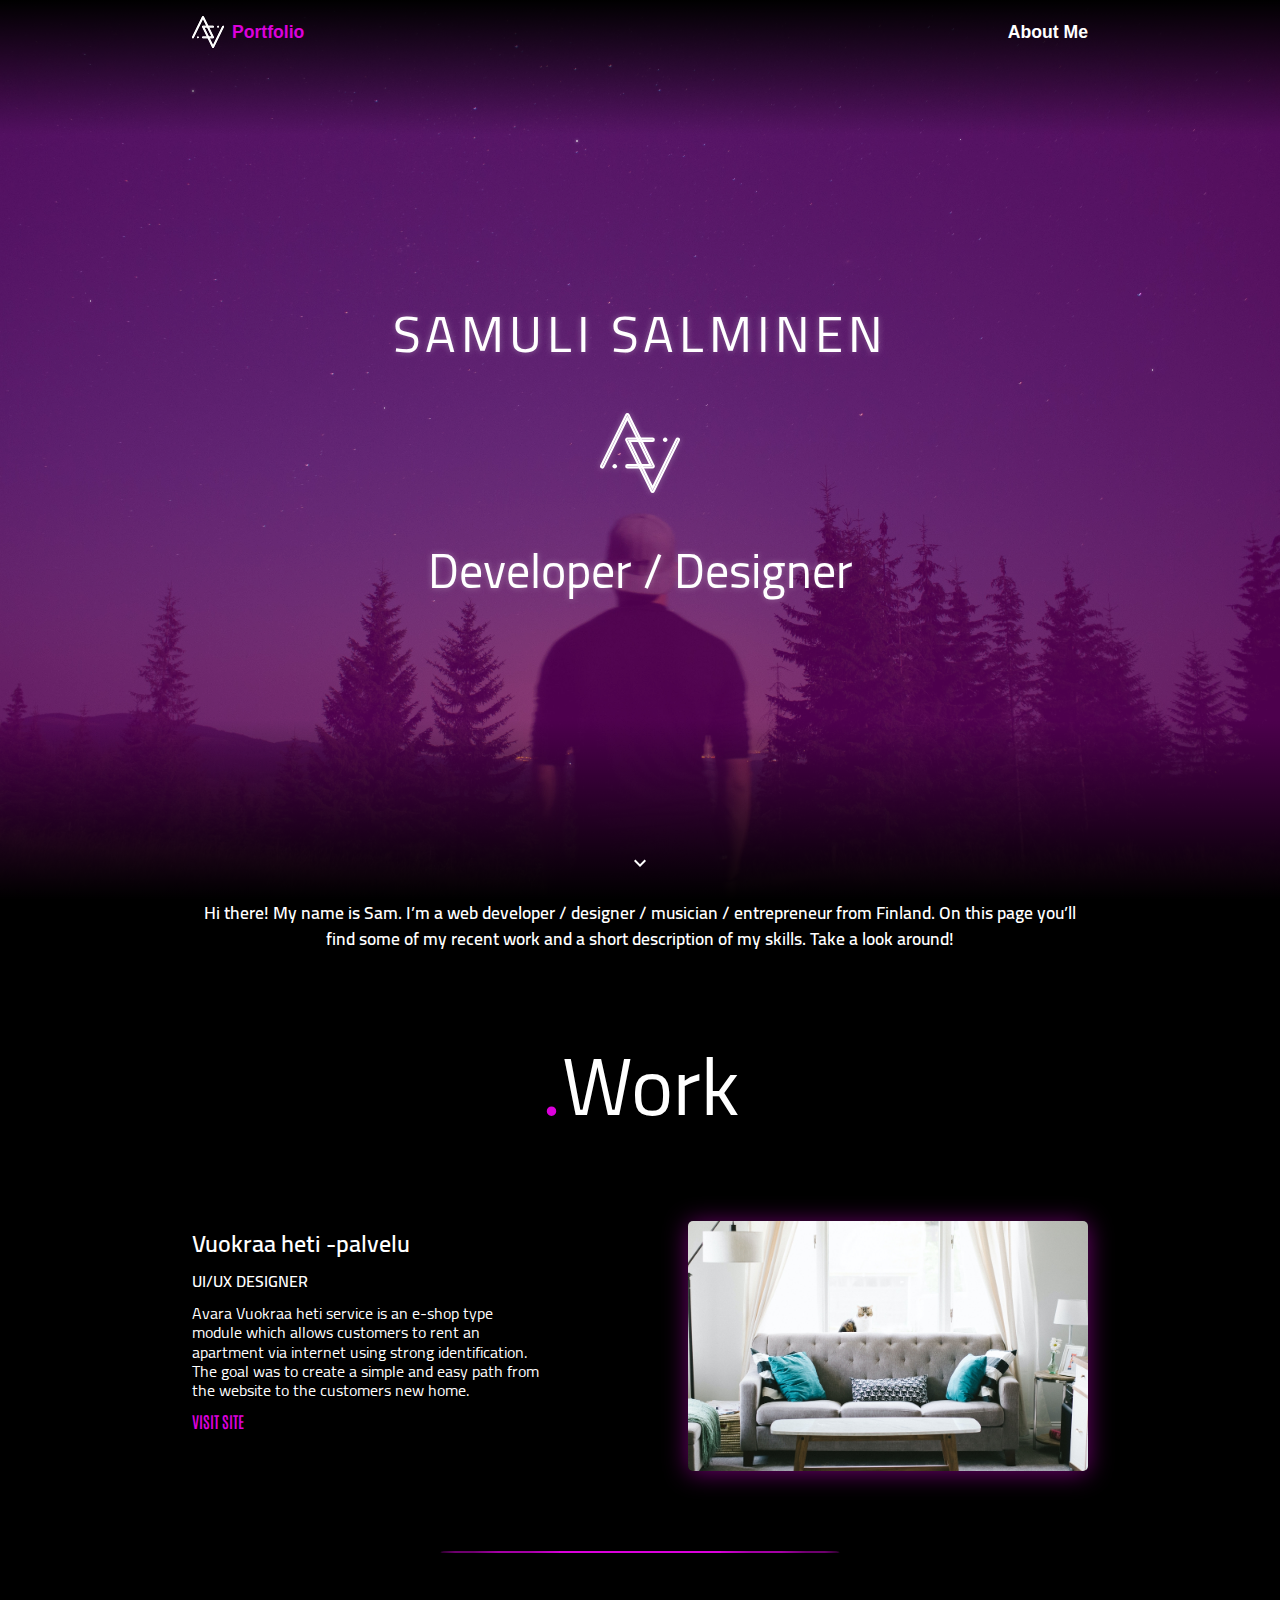
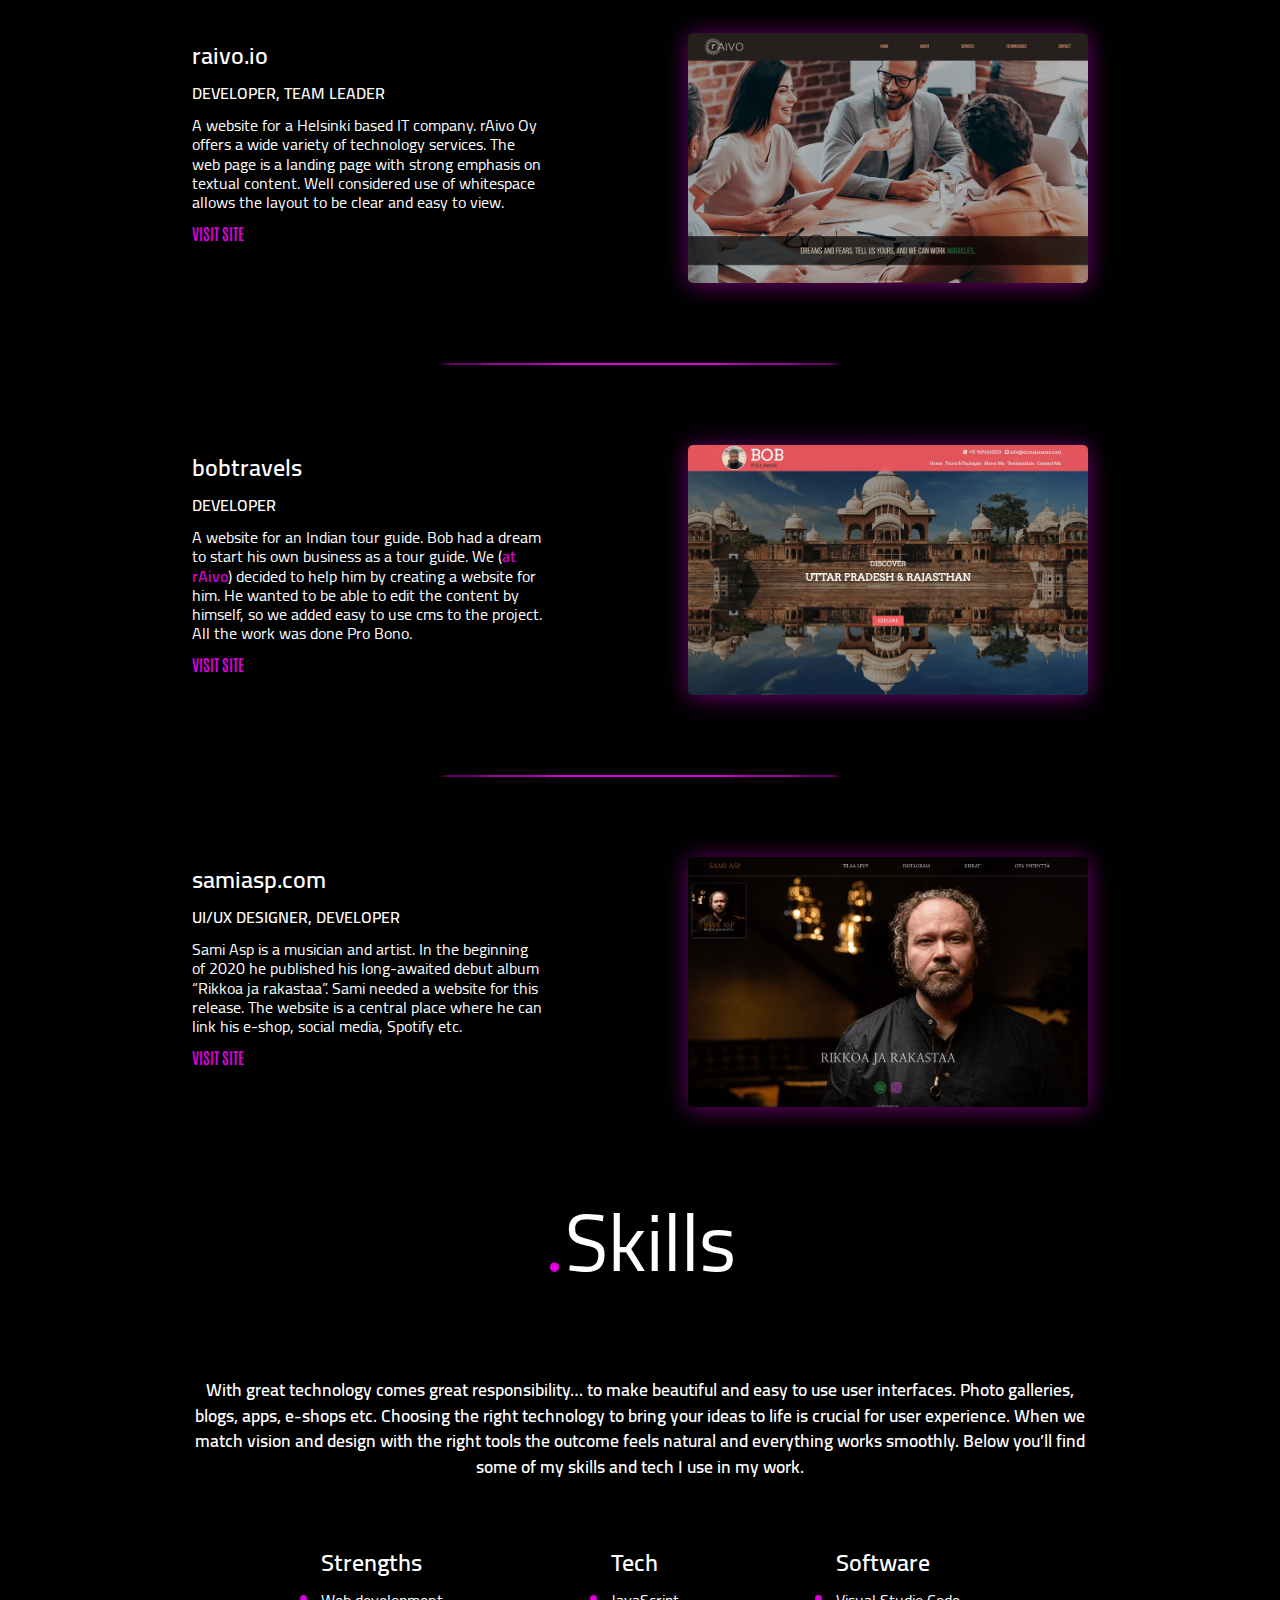
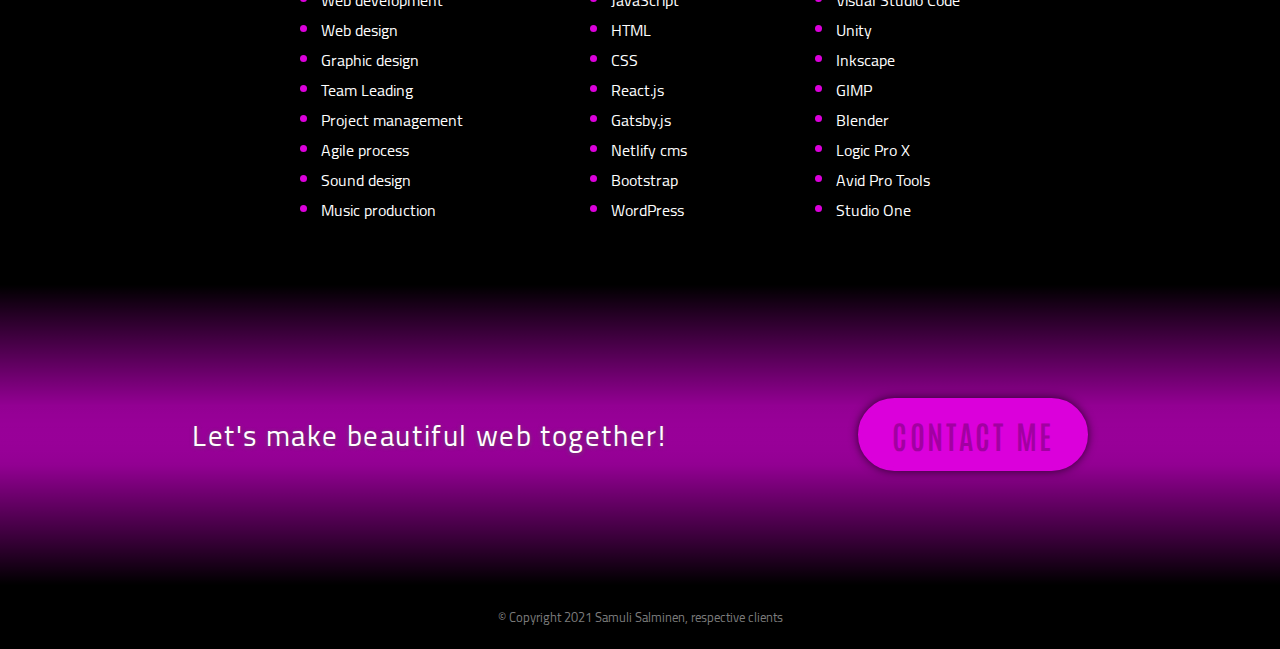
==== index.html @ 1f94ea83 "removed all www redirects" ====
<!DOCTYPE html>
<html lang="en">
  <head>
    <meta charset="UTF-8" />
    <meta http-equiv="X-UA-Compatible" content="IE=edge" />
    <meta name="viewport" content="width=device-width, initial-scale=1.0" />

    <meta
      name="keywords"
      content="developer, designer, web developer, web designer, portfolio, samuli salminen, samuli"
    />
    <meta
      name="description"
      content="Hi I'm Sam, a web developer and designer based in Tampere Finland. I love beautiful designs and easy to use UI's backed with solid and clear codebase."
    />

    <link rel="apple-touch-icon" sizes="180x180" href="favicons/apple-touch-icon.png" />
    <link rel="icon" type="image/png" sizes="32x32" href="favicons/favicon-32x32.png" />
    <link rel="icon" type="image/png" sizes="16x16" href="favicons/favicon-16x16.png" />
    <link rel="manifest" href="site.webmanifest" />
    <link rel="mask-icon" href="favicons/safari-pinned-tab.svg" color="#5bbad5" />
    <meta name="msapplication-TileColor" content="#da532c" />
    <meta name="theme-color" content="#040404" />

    <link rel="stylesheet" href="style.css" />
    <title>Samuli Salminen | Portfolio</title>
  </head>
  <body>
    <!-- HEADER -->
    <header class="flex-col">
      <div class="nav-container flex-col">
        <nav class="content-width">
          <div class="nav-left">
            <a href="#" class="logo"><img src="media/sasa-logo-wh-dots.svg" alt="sasa-logo" /></a>
            <a href="#" class="nav-active portfolio">Portfolio</a>
          </div>
          <div class="nav-right">
            <a href="about.html" class="about">About Me</a>
          </div>
        </nav>
      </div>
      <div class="bg-image">
        <div class="hero-image"></div>
        <div class="overlay"></div>
      </div>
      <div class="stars">
        <div class="star star1"></div>
        <div class="star star2"></div>
        <div class="star star3"></div>
        <div class="star star4"></div>
        <div class="star star5"></div>
        <div class="star star6"></div>
      </div>
      <div class="hero-text">
        <h1>
          SAMULI SALMINEN
          <span class="hero-logo"><img src="media/sasa-logo-wh-dots.svg" alt="sasa-logo" /></span>
          <span>Developer / Designer</span>
        </h1>
      </div>
      <div class="top-fader"></div>
      <div class="bottom-fader"></div>
      <div class="arrow-down">
        <img src="media/arrow-down.svg" alt="arrow-down" />
      </div>
    </header>

    <!-- INTRO -->
    <div class="portfolio-intro flex-col">
      <p class="content-width p-big">
        Hi there! My name is Sam. I’m a web developer / designer / musician / entrepreneur from Finland. On this page
        you’ll find some of my recent work and a short description of my skills. Take a look around!
      </p>
    </div>

    <!-- WORK -->
    <section class="work flex-col">
      <h2>Work</h2>
      <div class="work-item content-width">
        <div class="work-item-text">
          <h3>Vuokraa heti -palvelu</h3>
          <h4>ui/ux designer</h4>
          <p class="p-small">
            Avara Vuokraa heti service is an e-shop type module which allows customers to rent an apartment via internet
            using strong identification. The goal was to create a simple and easy path from
            the website to the customers new home.
          </p>
          <a href="https://oma.avara.fi/" target="_blank">Visit Site</a>
        </div>
        <div class="work-item-image avara">
          <a href="https://oma.avara.fi/" target="_blank" class="image">
            <div class="work-btn">visit site</div>
          </a>
        </div>
      </div>
      <hr />
      <div class="work-item content-width">
        <div class="work-item-text">
          <h3>raivo.io</h3>
          <h4>developer, team leader</h4>
          <p class="p-small">
            A website for a Helsinki based IT company. rAivo Oy offers a wide variety of technology services. The web
            page is a landing page with strong emphasis on textual content. Well considered use of whitespace allows the
            layout to be clear and easy to view.
          </p>
          <a href="http://raivo.io/" target="_blank">Visit Site</a>
        </div>
        <div class="work-item-image raivo">
          <a href="http://raivo.io/" target="_blank" class="image">
            <div class="work-btn">visit site</div>
          </a>
        </div>
      </div>
      <hr />
      <div class="work-item content-width">
        <div class="work-item-text">
          <h3>bobtravels</h3>
          <h4>developer</h4>
          <p class="p-small">
            A website for an Indian tour guide. Bob had a dream to start his own business as a tour guide. We (<a href="http://www.raivo.io/" target="_blank" style="font-family: cairo; text-transform: none;">at rAivo</a>)
            decided to help him by creating a website for him. He wanted to be able to edit the content by himself, so
            we added easy to use cms to the project. All the work was done Pro Bono.
          </p>
          <a href="http://raivo.io/bobtravels/" target="_blank">Visit Site</a>
        </div>
        <div class="work-item-image bob">
          <a href="http://raivo.io/bobtravels/" target="_blank" class="image">
            <div class="work-btn">visit site</div>
          </a>
        </div>
      </div>
      <hr />
      <div class="work-item content-width">
        <div class="work-item-text">
          <h3>samiasp.com</h3>
          <h4>ui/ux designer, developer</h4>
          <p class="p-small">
            Sami Asp is a musician and artist. In the beginning of 2020 he published his long-awaited debut album
            “Rikkoa ja rakastaa”. Sami needed a website for this release. The website is a central place where he can
            link his e-shop, social media, Spotify etc.
          </p>
          <a href="http://samiasp.com/" target="_blank">Visit Site</a>
        </div>
        <div class="work-item-image sami">
          <a href="http://samiasp.com/" target="_blank" class="image">
            <div class="work-btn">visit site</div>
          </a>
        </div>
      </div>
    </section>

    <!-- SKILLS -->
    <section class="skills flex-col">
      <div class="skills-container flex-col content-width">
        <h2>Skills</h2>
        <p class="p-big">
          With great technology comes great responsibility… to make beautiful and easy to use user interfaces. Photo
          galleries, blogs, apps, e-shops etc. Choosing the right technology to bring your ideas to life is crucial for
          user experience. When we match vision and design with the right tools the outcome feels natural and everything
          works smoothly. Below you’ll find some of my skills and tech I use in my work.
        </p>
        <div class="skills-items">
          <div class="skills-item">
            <h3>Strengths</h3>
            <ul>
              <li><span>Web development</span></li>
              <li><span>Web design</span></li>
              <li><span>Graphic design</span></li>
              <li><span>Team Leading</span></li>
              <li><span>Project management</span></li>
              <li><span>Agile process</span></li>
              <li><span>Sound design</span></li>
              <li><span>Music production</span></li>
            </ul>
          </div>
          <div class="skills-item">
            <h3>Tech</h3>
            <ul>
              <li><span>JavaScript</span></li>
              <li><span>HTML</span></li>
              <li><span>CSS</span></li>
              <li><span>React.js</span></li>
              <li><span>Gatsby.js</span></li>
              <li><span>Netlify cms</span></li>
              <li><span>Bootstrap</span></li>
              <li><span>WordPress</span></li>
            </ul>
          </div>
          <div class="skills-item">
            <h3>Software</h3>
            <ul>
              <li><span>Visual Studio Code</span></li>
              <li><span>Unity</span></li>
              <li><span>Inkscape</span></li>
              <li><span>GIMP</span></li>
              <li><span>Blender</span></li>
              <li><span>Logic Pro X</span></li>
              <li><span>Avid Pro Tools</span></li>
              <li><span>Studio One</span></li>
            </ul>
          </div>
        </div>
      </div>
    </section>

    <!-- FOOTER -->
    <footer class="flex-col">
      <div class="content-width footer-text">
        <h3>Let's make beautiful web together!</h3>
        <a href="mailto:samuli.salminen@raivo.io" class="contact-btn">contact me</a>
      </div>
      <div class="top-fader"></div>
      <div class="bottom-fader"></div>
    </footer>
    <div class="copyright">&copy; Copyright 2021 Samuli Salminen, respective clients</div>
  </body>
</html>
---- style.css ----
:root {
  --primary-color: 219, 0, 219;
  --primary-dark: 162, 0, 162;
  --text-color: white;
  --bg-color: black;
}

/* FONTS */
@font-face {
  font-family: 'antonio';
  src: url(fonts/antonio-semi.ttf);
  font-style: normal;
  font-weight: 600;
}

@font-face {
  font-family: 'antonio';
  src: url(fonts/antonio-bold.ttf);
  font-style: normal;
  font-weight: 700;
}

@font-face {
  font-family: 'cairo';
  src: url(fonts/cairo-regular.ttf);
  font-style: normal;
  font-weight: 400;
}

@font-face {
  font-family: 'cairo';
  src: url(fonts/cairo-semi.ttf);
  font-style: normal;
  font-weight: 600;
}

/* GLOBAL */
* {
  margin: 0;
  padding: 0;
  box-sizing: border-box;
}

body {
  font-family: cairo, sans-serif;
  color: var(--text-color);
  background-color: black;
}

.content-width {
  max-width: 960px;
  padding-left: 2rem;
  padding-right: 2rem;
}

.flex-col {
  display: flex;
  flex-direction: column;
  align-items: center;
}

.p-big {
  font-weight: 600;
  font-size: 1.1em;
  line-height: 1.6rem;
  text-align: center;
}

.p-small {
  line-height: 1.2rem;
  margin: 0.5rem 0;
}

h2 {
  font-weight: 400;
  font-size: 5rem;
  margin: 60px 20px;
}

h2::before {
  content: '.';
  font-family: serif;
  color: rgb(var(--primary-color));
}

h3,
h4 {
  font-weight: 600;
}

h3 {
  font-size: 1.5rem;
}

h4 {
  text-transform: uppercase;
}

/* --------------HEADER--------------- */
/* ----------------------------------- */
header {
  position: relative;
  text-align: center;
  width: 100vw;
  height: 100vh;
}

/* NAV */
.nav-container {
  width: 100%;
}

nav {
  display: flex;
  width: 100%;
  justify-content: space-between;
  z-index: 100;
}

.nav-left,
.nav-right {
  display: flex;
  justify-content: center;
  align-items: center;
  margin: 1rem 0;
}

nav .logo {
  height: 2rem;
  width: auto;
  margin-right: 0.5rem;
}

nav img {
  height: 100%;
  filter: drop-shadow(0 0 0px rgba(255, 255, 255, 1));
  transition: 0.4s ease;
}

nav img:hover {
  filter: drop-shadow(0 0 1px rgba(255, 255, 255, 1));
}

nav a {
  text-decoration: none;
  color: white;
  font-family: sans-serif;
  font-size: 1.1rem;
  font-weight: 900;
}

a.nav-active {
  color: rgb(var(--primary-color));
}

.portfolio,
.about {
  position: relative;
}

.portfolio:before {
  content: 'Portfolio';
  position: absolute;
  font-family: sans-serif;
  font-weight: 900;
  color: rgb(var(--primary-color));
  width: 0;
  overflow: hidden;
  transition: 0.5s;
}

.portfolio:hover:before {
  width: 100%;
}

.about:before {
  content: 'About Me';
  position: absolute;
  font-family: sans-serif;
  font-weight: 900;
  color: rgb(var(--primary-color));
  width: 0;
  overflow: hidden;
  white-space: nowrap;
  transition: 0.5s;
}

.about:hover:before {
  width: 100%;
}

/* BG IMAGE */
.bg-image {
  position: absolute;
  top: 0;
  height: 100vh;
  width: 100vw;
  background-color: black;
  z-index: -1;
}

.bg-image .hero-image {
  position: absolute;
  height: 100%;
  width: 100%;
  background-image: url(media/samuli-hero.jpg);
  background-position: center;
  background-size: cover;
  background-attachment: fixed;
  opacity: 0.8;
}

.bg-image .overlay {
  position: relative;
  top: 0;
  height: 100%;
  width: 100%;
  background-color: rgba(255, 0, 255, 0.3);
}

/* STARS */
.stars {
  position: absolute;
  top: 0;
  left: 0;
  height: 50%;
  width: 100%;
  z-index: -1;
  opacity: 0.7;
}

.star1 {
  position: relative;
  height: 2px;
  width: 2px;
  top: 20%;
  left: 15%;
  border-radius: 50%;
  background-color: white;
  box-shadow: 0 0 3px white;
  animation: pulse 8s infinite;
}

.star2 {
  position: relative;
  height: 2px;
  width: 1px;
  top: 90%;
  left: 30%;
  border-radius: 50%;
  box-shadow: 0 0 3px white;
  background-color: white;
  animation: pulse 10s linear infinite;
  opacity: 0.8;
}

.star3 {
  position: relative;
  height: 1px;
  width: 1px;
  top: 30%;
  left: 75%;
  border-radius: 50%;
  box-shadow: 0 0 3px white;
  background-color: white;
  animation: pulse 6s infinite;
}

.star4 {
  position: relative;
  height: 2px;
  width: 2px;
  top: 30%;
  left: 45%;
  border-radius: 50%;
  background-color: white;
  box-shadow: 0 0 3px white;
  animation: pulse 8s linear infinite;
}

.star5 {
  position: relative;
  height: 2px;
  width: 1px;
  top: 65%;
  left: 7%;
  border-radius: 50%;
  box-shadow: 0 0 3px white;
  background-color: white;
  animation: pulse 8s linear infinite;
  opacity: 0.9;
}

.star6 {
  position: relative;
  height: 2px;
  width: 1px;
  top: 80%;
  left: 90%;
  border-radius: 50%;
  box-shadow: 0 0 3px white;
  background-color: white;
  animation: pulse 6s linear infinite;
}

/* HERO TEXT */
.hero-text {
  position: absolute;
  height: 100%;
  width: 100%;
  top: 0;
  display: flex;
  flex-direction: column;
  align-items: center;
  justify-content: center;
}

.hero-logo {
  height: 5rem;
  margin: 2rem 0;
}

.hero-text img {
  height: 100%;
}

.hero-text h1 {
  display: flex;
  flex-direction: column;
  align-items: center;
  justify-content: space-around;
  font-size: 3.2rem;
  font-weight: 400;
  letter-spacing: 5px;
  margin: 0 0.5rem;
  filter: drop-shadow(0 0 3px rgba(255, 255, 255, 0.3));
}

.hero-text h1 span {
  font-size: 3rem;
  letter-spacing: normal;
}

/* FADE BOXES */
.top-fader {
  position: absolute;
  top: 0;
  height: 15vh;
  width: 100%;
  background: linear-gradient(black, rgba(0, 0, 0, 0));
  z-index: -1;
}

.bottom-fader {
  position: absolute;
  bottom: 0;
  height: 20vh;
  width: 100%;
  background: linear-gradient(rgba(0, 0, 0, 0), rgb(0, 0, 0));
  z-index: -1;
}

header .arrow-down {
  position: absolute;
  bottom: 1rem;
}

/* --------------WORK--------------- */
/* ----------------------------------- */

.work hr {
  border: 1px solid rgb(var(--primary-color));
  border-radius: 50%;
  width: 50%;
  max-width: 400px;
  margin: 80px 0;
}

.work-item {
  display: grid;
  width: 100%;
  grid-template-columns: 1fr 1fr;
}

/* WORK TEXT */

.work-item-text {
  margin-right: 20px;
}

.work-item-text p {
  max-width: 350px;
}

.work-item-text a {
  text-transform: uppercase;
  font-family: antonio;
  font-weight: 600;
  color: rgb(var(--primary-color));
  text-decoration: none;
  transition: color 0.3s ease;
}

.work-item-text a:hover {
  color: rgb(var(--primary-dark));
}

/* WORK IMAGES */
.work-item-image {
  display: flex;
  justify-content: flex-end;
}

.avara .image {
  background: url(media/work-avara-2.jpg);
}
.raivo .image {
  background: url(media/work-raivo-2.jpg);
}
.bob .image {
  background: url(media/work-bobtravels-2.jpg);
}
.sami .image {
  background: url(media/work-samiasp-2.jpg);
}

.work-item-image .image {
  position: relative;
  display: flex;
  align-items: center;
  justify-content: center;
  background-size: cover;
  background-position: top;
  width: 40vw;
  height: 25vw;
  max-height: 250px;
  max-width: 400px;
  border-radius: 5px;
  box-shadow: 0 2px 25px rgba(var(--primary-color), 0.5);
  text-decoration: none;
  overflow: hidden;
}

.work-item-image .image:before {
  content: '';
  position: absolute;
  background-color: rgba(77, 0, 77, 0.8);
  width: 40vw;
  height: 25vw;
  max-height: 250px;
  max-width: 400px;
  opacity: 0;
  transition: all 0.5s;
  z-index: 1;
}

.work-item-image .image:hover:before {
  opacity: 1;
}

.work-item-image .work-btn {
  font-family: antonio;
  font-weight: 700;
  font-size: 1.5rem;
  text-transform: uppercase;
  letter-spacing: 0.15rem;
  color: rgb(var(--primary-dark));
  background-color: rgb(var(--primary-color));
  padding: 10px 40px;
  border-radius: 50px;
  border: 4px solid rgb(var(--primary-color));
  box-shadow: 0 0 10px rgba(0, 0, 0, 0.7);
  opacity: 0;
  transition: all 0.3s;
  z-index: 2;
}

.work-item-image .image:hover .work-btn {
  opacity: 1;
}

.work-item-image .work-btn:hover {
  border: 4px solid rgb(var(--primary-dark));
}

/* --------------SKILLS--------------- */
/* ----------------------------------- */
.skills-items {
  display: flex;
  flex-direction: row;
  width: 100%;
  justify-content: space-evenly;
  flex-wrap: wrap;
  margin: 40px 0;
}

.skills-item {
  margin: 20px;
}

.skills-item ul {
  list-style-position: outside;
}

.skills-item ul li {
  color: rgb(var(--primary-color));
}

.skills-item li span {
  color: var(--text-color);
}

/* --------------FOOTER--------------- */
/* ----------------------------------- */
footer {
  position: relative;
  justify-content: center;
  background-color: rgb(var(--primary-color));
  height: 300px;
}

footer .top-fader,
footer .bottom-fader {
  z-index: 1;
  height: 60%;
}

.footer-text {
  display: flex;
  align-items: center;
  justify-content: space-between;
  width: 80%;
  z-index: 2;
}

.footer-text h3 {
  font-weight: 400;
  font-size: 1.8rem;
  letter-spacing: 0.1rem;
  line-height: 2rem;
  text-shadow: 0 1px 4px rgba(91, 91, 91, 0.8);
  margin-right: 20px;
}

footer .contact-btn {
  font-family: antonio;
  font-weight: 600;
  font-size: 2rem;
  text-transform: uppercase;
  letter-spacing: 0.17rem;
  text-decoration: none;
  white-space: nowrap;
  color: rgb(var(--primary-dark));
  background-color: rgb(var(--primary-color));
  padding: 12px 30px;
  border-radius: 50px;
  border: 4px solid rgb(var(--primary-color));
  box-shadow: 0 0 10px rgba(0, 0, 0, 0.7);
  transition: all 0.3s;
}

footer .contact-btn:hover {
  border: 4px solid rgb(var(--primary-dark));
}

/* --------------COPYRIGHT--------------- */
/* ----------------------------------- */
.copyright {
  text-align: center;
  font-size: 0.8rem;
  color: rgb(125, 125, 125);
  padding: 20px;
  background-color: black;
}

/* --------------ANIMATIONS--------------- */
/* ----------------------------------- */

@keyframes pulse {
  0%,
  100% {
    transform: scale(1);
  }
  50% {
    transform: scale(1.5);
  }
}

/* --------------MEDIA QUERIES--------------- */
/* ----------------------------------- */

@media screen and (max-width: 700px) {
  /* HEADER */
  .hero-text h1 {
    transform: scale(0.9);
  }

  /* WORK */
  .work-item {
    grid-template-columns: 1fr;
    justify-items: center;
  }

  .work-item-text {
    width: 60vw;
    margin: 0 0 20px 0;
  }

  .work-item-image {
    /* justify-content: none; */
    display: block;
  }

  .work-item-image .image {
    width: 60vw;
    height: 40vw;
    max-width: none;
    max-height: none;
  }

  .work-item-image .image:before {
    width: 60vw;
    height: 40vw;
    max-width: none;
    max-height: none;
  }
}

@media screen and (max-width: 550px) {
  /* WORK */
  .work-item-text {
    width: 80vw;
  }

  .work-item-image .image {
    width: 80vw;
    height: 55vw;
  }

  .work-item-image .image:before {
    width: 80vw;
    height: 55vw;
  }

  /* FOOTER */
  .footer-text {
    flex-direction: column;
  }

  .footer-text h3 {
    font-size: 1.5rem;
    line-height: 1.5rem;
    text-align: center;
    margin: 0 0 20px 0;
  }

  footer .contact-btn {
    transform: scale(0.9);
  }
}

@media screen and (max-width: 399px) {
  /* SKILLS */
  .skills-item {
    width: 170px;
    text-align: center;
  }

  .skills-item h3 {
    color: rgb(var(--primary-color));
  }

  .skills-item ul {
    list-style: none;
  }
}
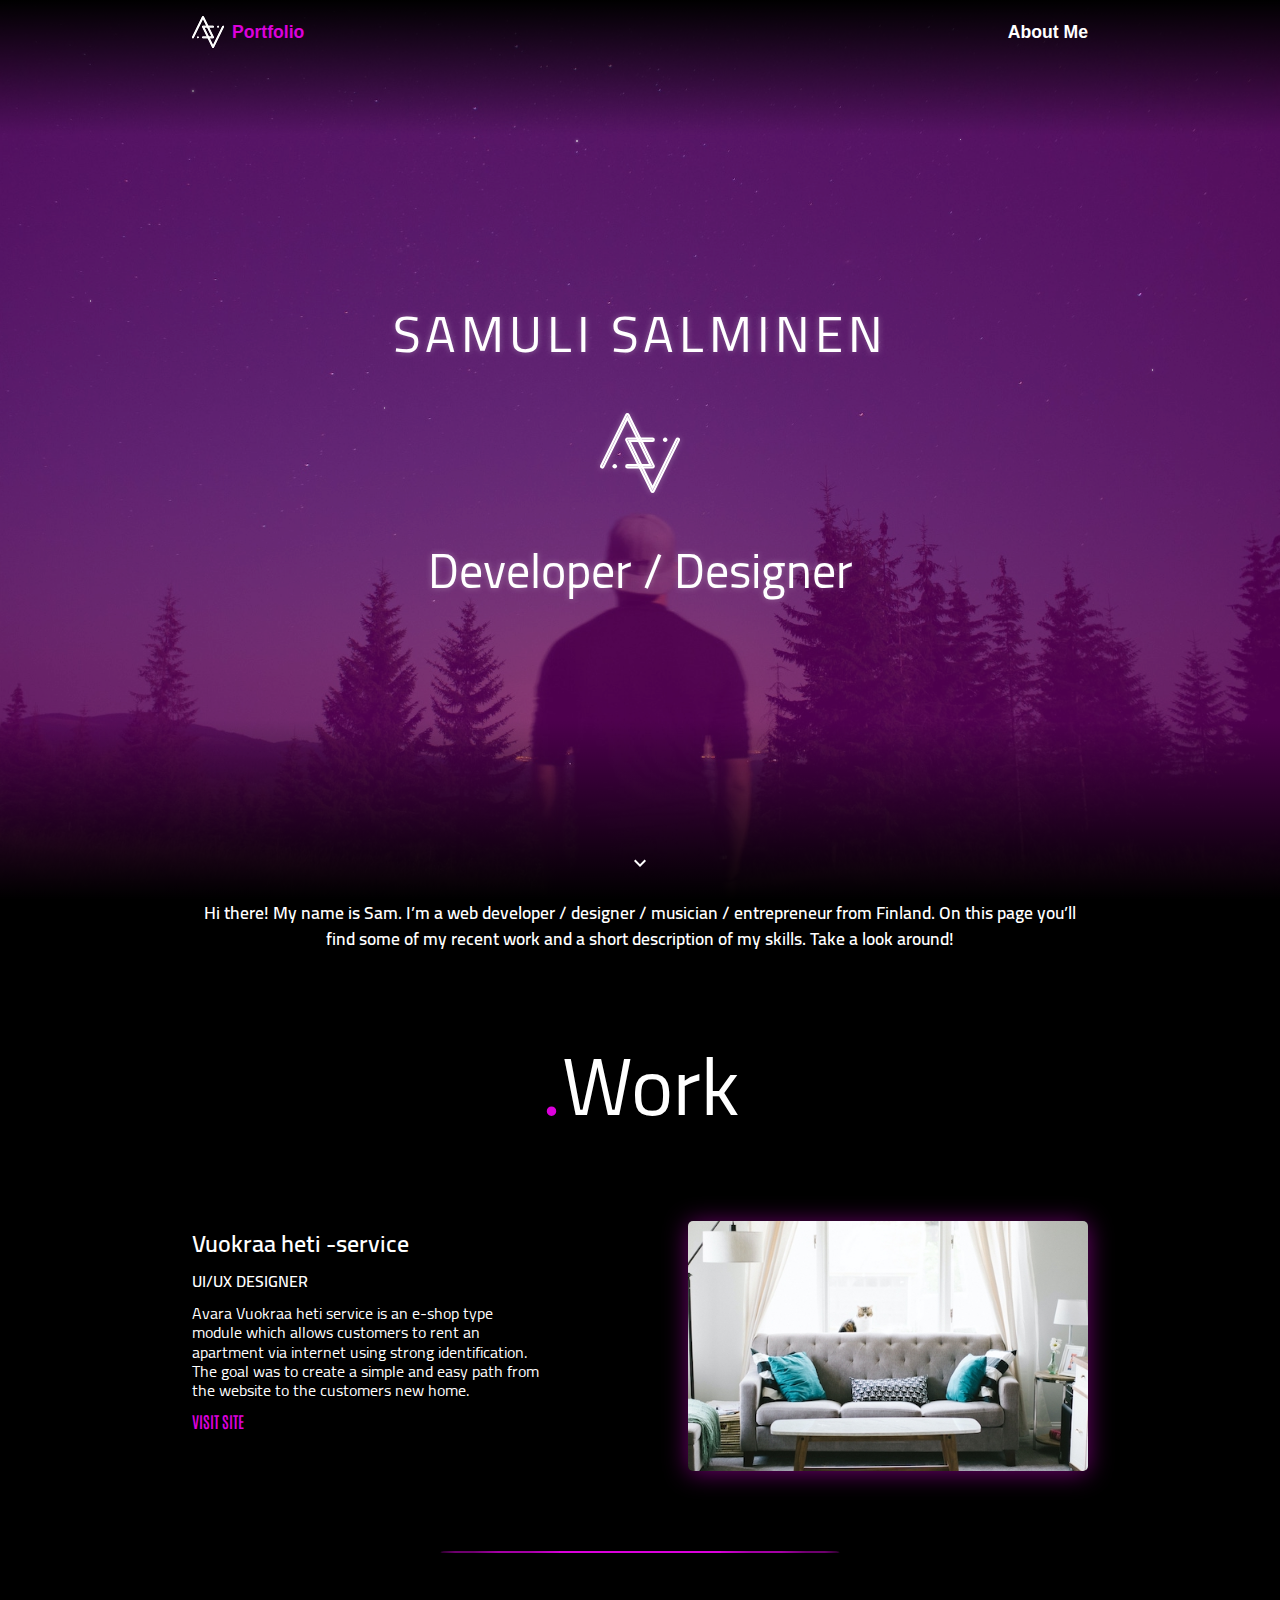
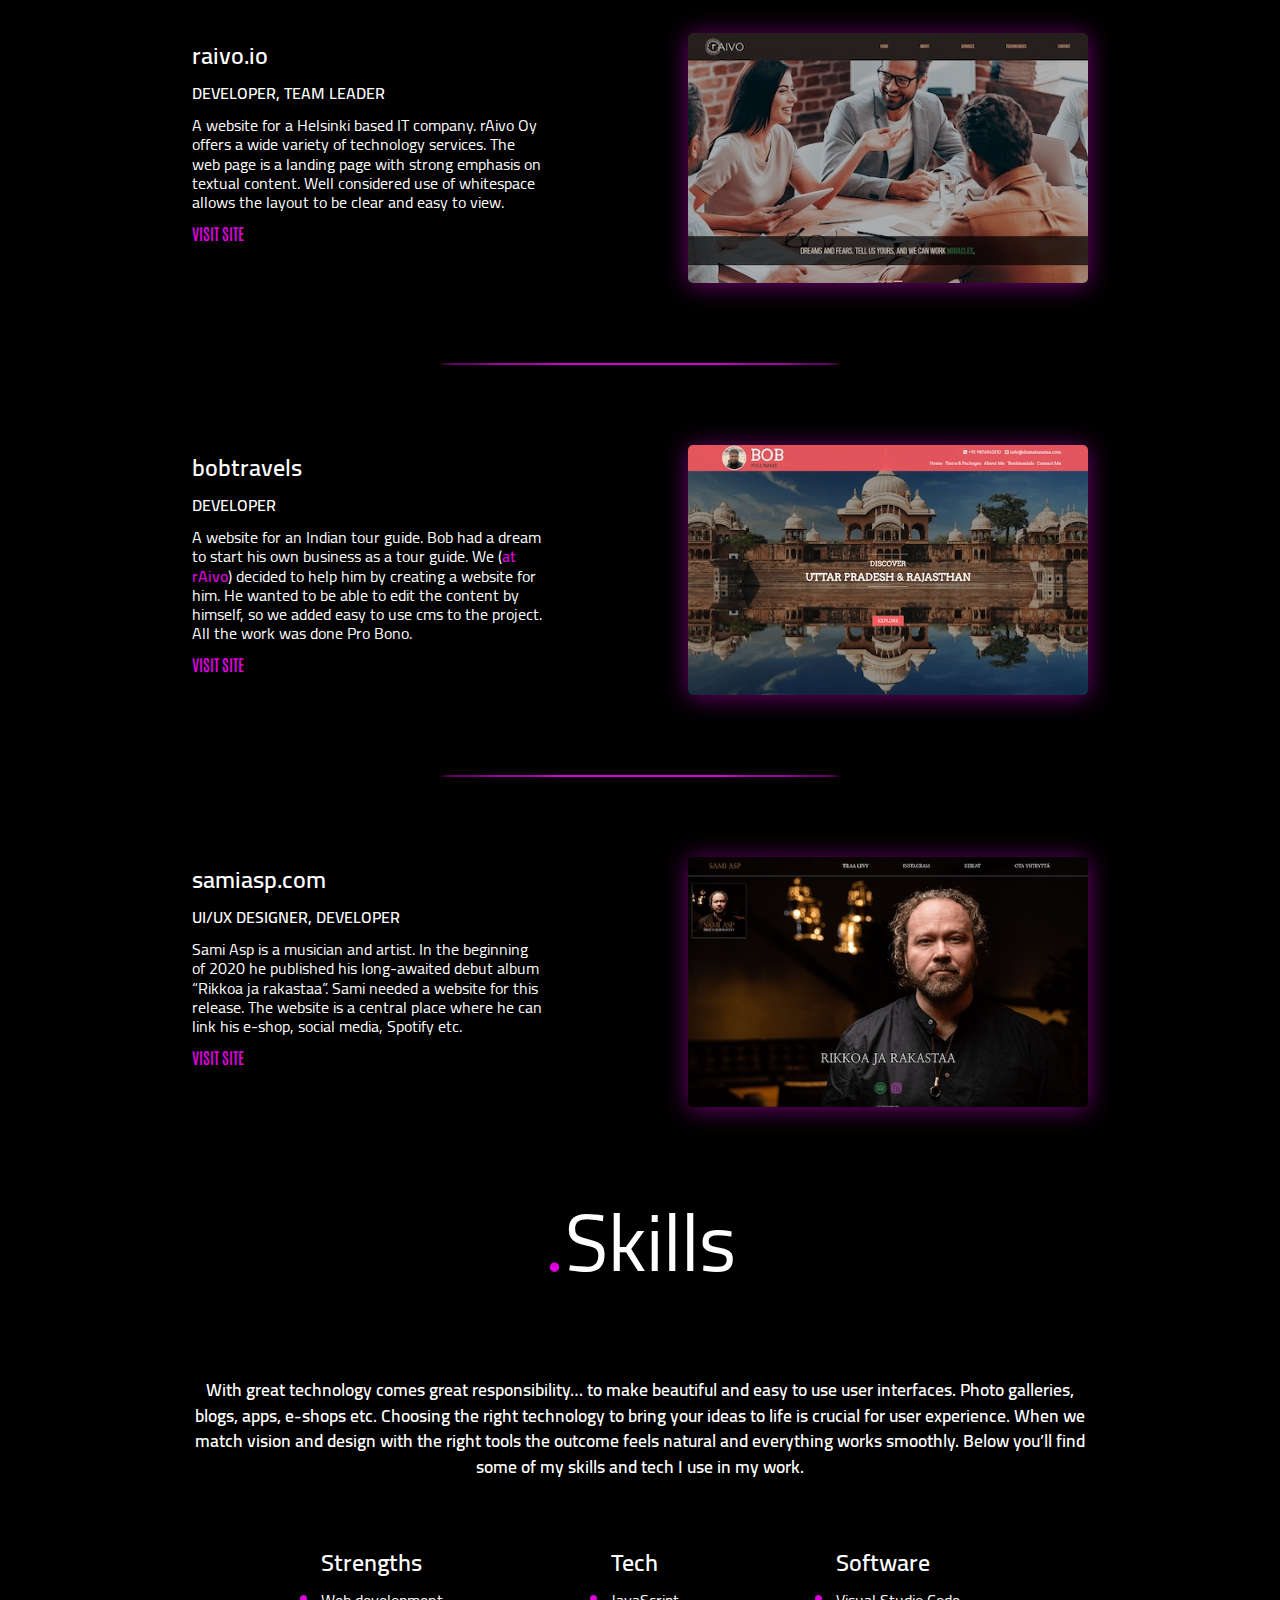
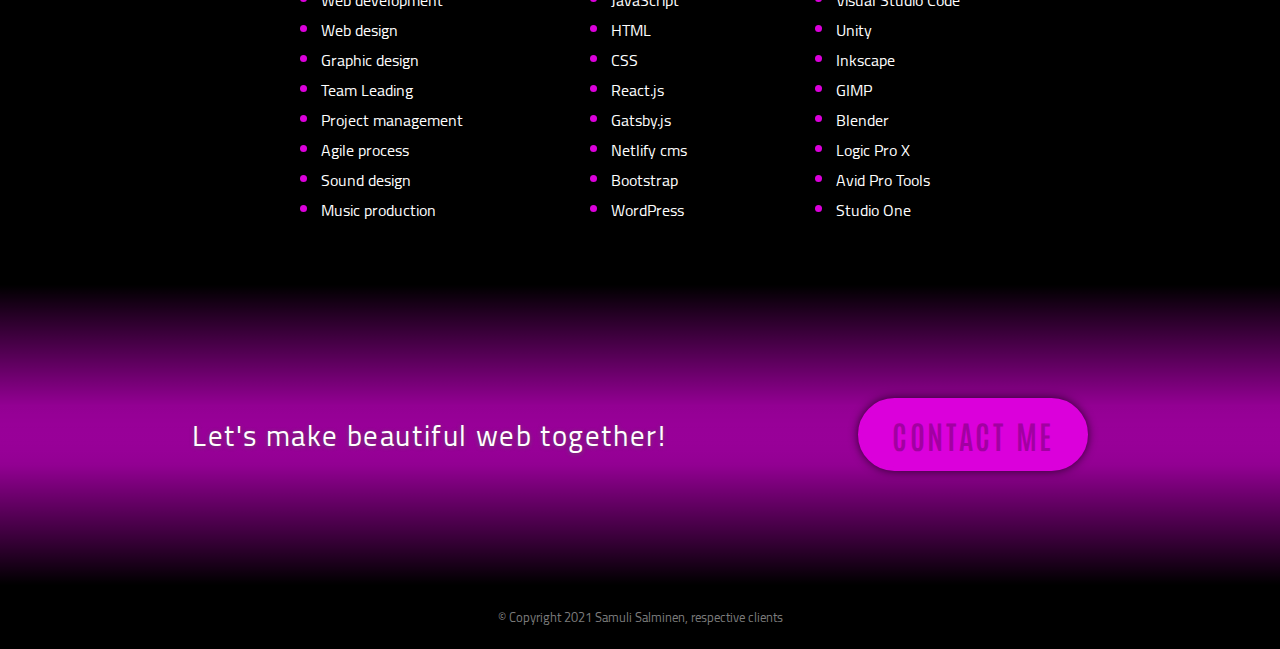
==== commit da5cf8db: "typo" ====
--- a/index.html
+++ b/index.html
@@ -31,8 +31,8 @@
       <div class="nav-container flex-col">
         <nav class="content-width">
           <div class="nav-left">
-            <a href="#" class="logo"><img src="media/sasa-logo-wh-dots.svg" alt="sasa-logo" /></a>
-            <a href="#" class="nav-active portfolio">Portfolio</a>
+            <a href="./" class="logo"><img src="media/sasa-logo-wh-dots.svg" alt="sasa-logo" /></a>
+            <a href="./" class="nav-active portfolio">Portfolio</a>
           </div>
           <div class="nav-right">
             <a href="about.html" class="about">About Me</a>
@@ -78,7 +78,7 @@
       <h2>Work</h2>
       <div class="work-item content-width">
         <div class="work-item-text">
-          <h3>Vuokraa heti -palvelu</h3>
+          <h3>Vuokraa heti -service</h3>
           <h4>ui/ux designer</h4>
           <p class="p-small">
             Avara Vuokraa heti service is an e-shop type module which allows customers to rent an apartment via internet
--- a/style.css
+++ b/style.css
@@ -208,6 +208,7 @@
   background-size: cover;
   background-attachment: fixed;
   opacity: 0.8;
+  animation: fadeIn .8s;
 }
 
 .bg-image .overlay {
@@ -573,19 +574,6 @@
   background-color: black;
 }
 
-/* --------------ANIMATIONS--------------- */
-/* ----------------------------------- */
-
-@keyframes pulse {
-  0%,
-  100% {
-    transform: scale(1);
-  }
-  50% {
-    transform: scale(1.5);
-  }
-}
-
 /* --------------MEDIA QUERIES--------------- */
 /* ----------------------------------- */
 
@@ -674,3 +662,26 @@
     list-style: none;
   }
 }
+
+
+/* --------------ANIMATIONS--------------- */
+/* ----------------------------------- */
+
+@keyframes pulse {
+  0%,
+  100% {
+    transform: scale(1);
+  }
+  50% {
+    transform: scale(1.5);
+  }
+}
+
+@keyframes fadeIn {
+  0%{
+    opacity: 0;
+  }
+  100%{
+    opacity: .8;
+  }
+}